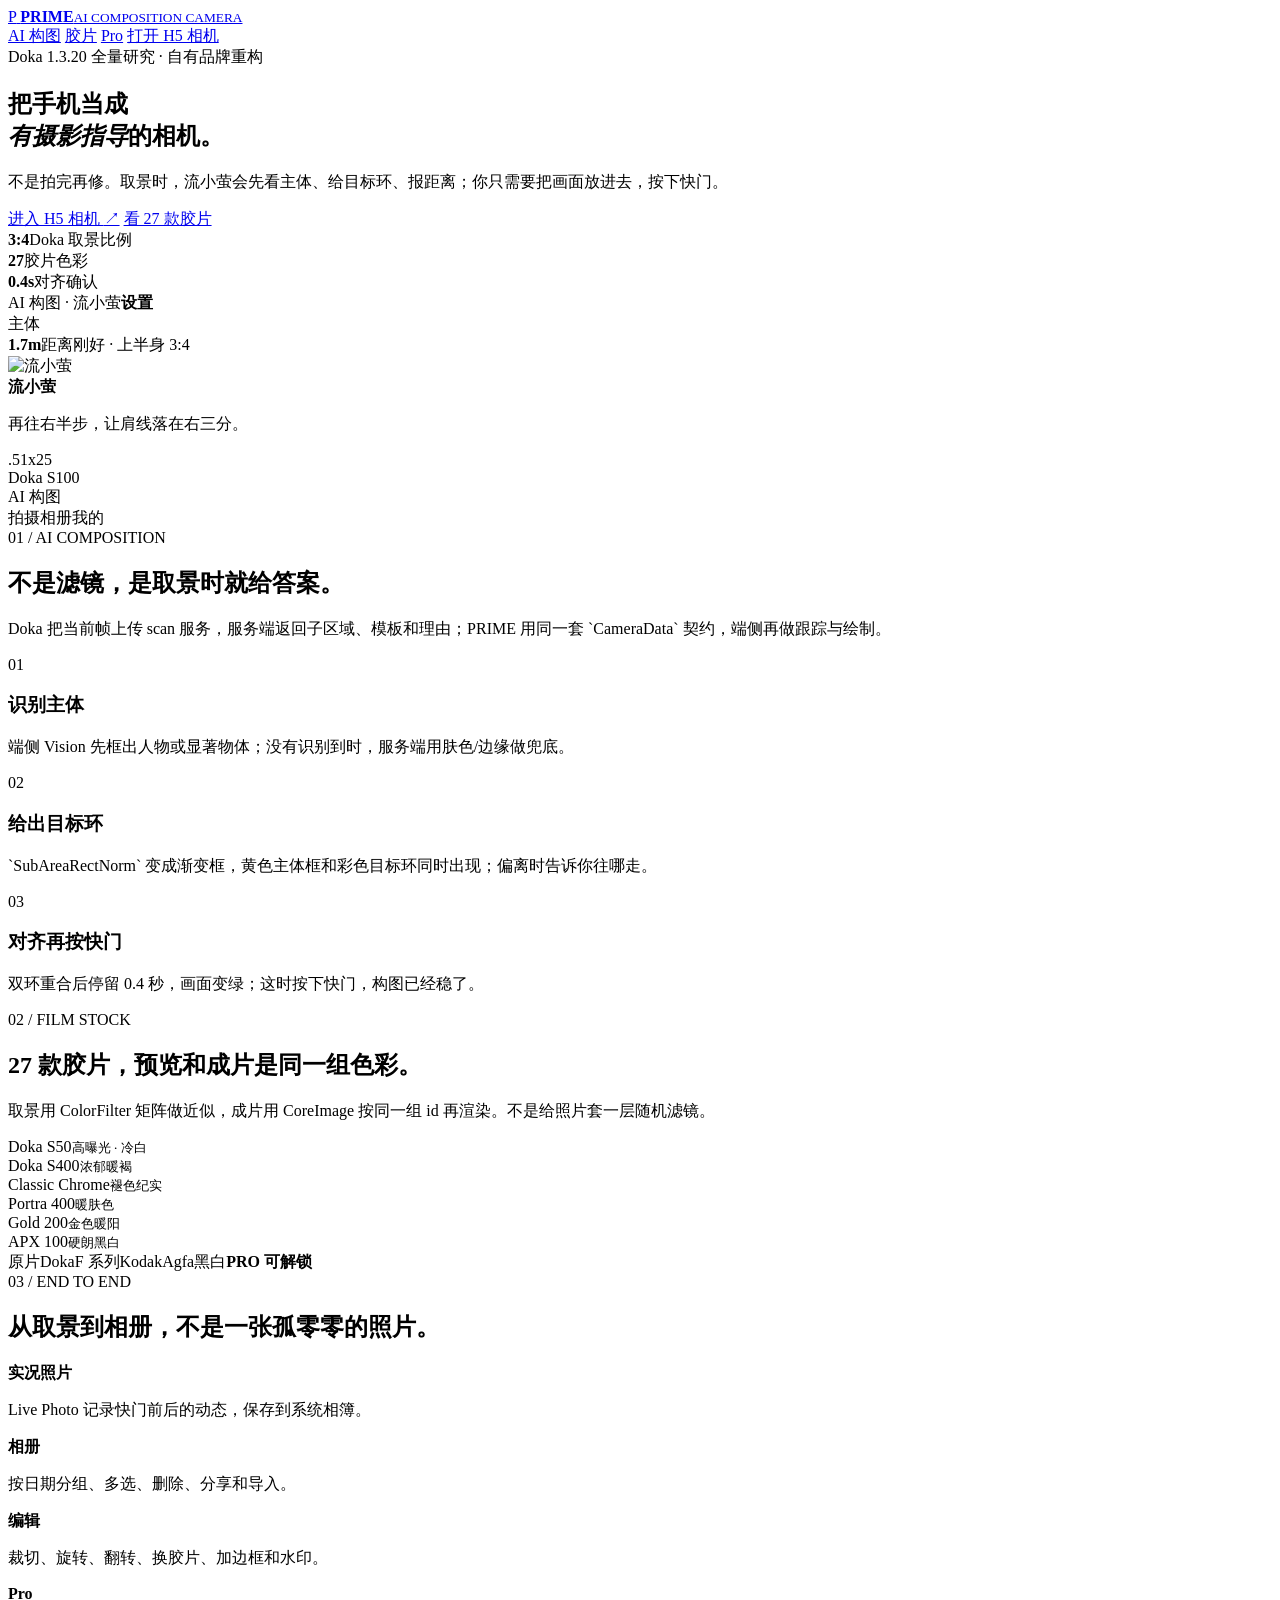
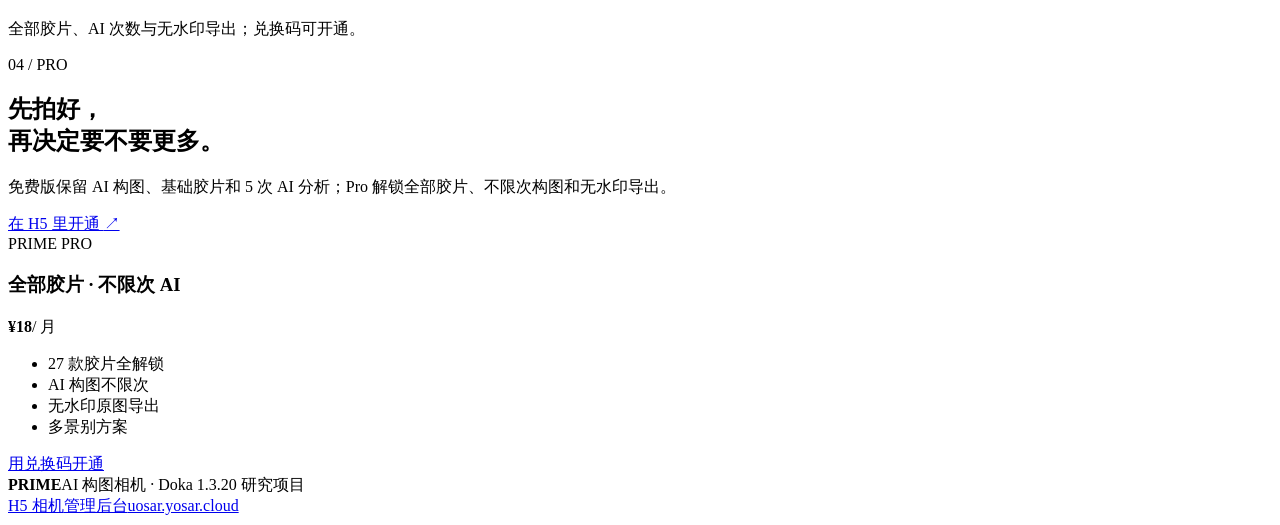
==== backend/web/index.html @ 125f6d36 "feat: v0.4.5 统一 uosar.yosar.cloud、管理台与 H5 相机" ====
<!doctype html>
<html lang="zh-CN">
<head>
<meta charset="utf-8">
<meta name="viewport" content="width=device-width,initial-scale=1,viewport-fit=cover">
<title>PRIME · 把手机当成一台有摄影指导的相机</title>
<meta name="description" content="PRIME 是 Doka 式 AI 构图相机：实时识别主体、给出目标环与距离，拍完直接出胶片。">
<link rel="canonical" href="https://uosar.yosar.cloud/">
<meta property="og:title" content="PRIME · AI 构图相机">
<meta property="og:description" content="先看主体，再给动作。流小萤在取景器里教你拍。">
<meta property="og:image" content="https://uosar.yosar.cloud/assets/scene.jpg">
<link rel="icon" href="/assets/icon.png">
<link rel="stylesheet" href="/assets/landing.css">
</head>
<body>
<div class="grain"></div>
<header class="nav">
  <a class="brand" href="/">
    <span class="brand-mark">P</span>
    <span><b>PRIME</b><small>AI COMPOSITION CAMERA</small></span>
  </a>
  <nav class="nav-links">
    <a href="#ai">AI 构图</a>
    <a href="#film">胶片</a>
    <a href="#pro">Pro</a>
    <a class="nav-cta" href="/h5/">打开 H5 相机</a>
  </nav>
</header>

<main>
<section class="hero">
  <div class="hero-copy">
    <div class="eyebrow"><span class="dot"></span> Doka 1.3.20 全量研究 · 自有品牌重构</div>
    <h1>把手机当成<br><em>有摄影指导</em>的相机。</h1>
    <p class="lede">不是拍完再修。取景时，流小萤会先看主体、给目标环、报距离；你只需要把画面放进去，按下快门。</p>
    <div class="hero-actions">
      <a class="btn primary" href="/h5/">进入 H5 相机 <span>↗</span></a>
      <a class="btn ghost" href="#film">看 27 款胶片</a>
    </div>
    <div class="hero-stats">
      <div><strong>3:4</strong><span>Doka 取景比例</span></div>
      <div><strong>27</strong><span>胶片色彩</span></div>
      <div><strong>0.4s</strong><span>对齐确认</span></div>
    </div>
  </div>

  <div class="hero-phone" aria-label="PRIME 相机界面预览">
    <div class="phone-shell">
      <div class="phone-top"><span>AI 构图 · 流小萤</span><i></i><b>设置</b></div>
      <div class="phone-preview" style="background-image:url('/assets/scene.jpg')">
        <div class="grid"><i></i><i></i><i></i><i></i></div>
        <div class="subject-box"><span>主体</span></div>
        <div class="target-ring"><b></b></div>
        <div class="distance-card"><strong>1.7m</strong><span>距离刚好 · 上半身 3:4</span></div>
        <div class="hint-card"><img src="/assets/liuxiaoying.png" alt="流小萤"><div><b>流小萤</b><p>再往右半步，让肩线落在右三分。</p></div></div>
        <div class="zoom"><span>.5</span><span class="on">1x</span><span>2</span><span>5</span></div>
      </div>
      <div class="phone-bottom">
        <div class="film-chip"><span class="swatch"></span>Doka S100</div>
        <div class="shutter"><i></i></div>
        <div class="ai-chip">AI 构图</div>
      </div>
      <div class="phone-tabs"><span class="on">拍摄</span><span>相册</span><span>我的</span></div>
    </div>
  </div>
</section>

<section id="ai" class="section">
  <div class="section-head">
    <div><span class="kicker">01 / AI COMPOSITION</span><h2>不是滤镜，是取景时就给答案。</h2></div>
    <p>Doka 把当前帧上传 scan 服务，服务端返回子区域、模板和理由；PRIME 用同一套 `CameraData` 契约，端侧再做跟踪与绘制。</p>
  </div>
  <div class="steps">
    <article><span>01</span><h3>识别主体</h3><p>端侧 Vision 先框出人物或显著物体；没有识别到时，服务端用肤色/边缘做兜底。</p><div class="mini-ui"><div class="mini-box"></div></div></article>
    <article><span>02</span><h3>给出目标环</h3><p>`SubAreaRectNorm` 变成渐变框，黄色主体框和彩色目标环同时出现；偏离时告诉你往哪走。</p><div class="mini-ui"><div class="mini-ring"></div></div></article>
    <article><span>03</span><h3>对齐再按快门</h3><p>双环重合后停留 0.4 秒，画面变绿；这时按下快门，构图已经稳了。</p><div class="mini-ui"><div class="mini-green"></div></div></article>
  </div>
</section>

<section id="film" class="section film">
  <div class="section-head">
    <div><span class="kicker">02 / FILM STOCK</span><h2>27 款胶片，预览和成片是同一组色彩。</h2></div>
    <p>取景用 ColorFilter 矩阵做近似，成片用 CoreImage 按同一组 id 再渲染。不是给照片套一层随机滤镜。</p>
  </div>
  <div class="film-grid">
    <div class="film-card f1"><span>Doka S50</span><small>高曝光 · 冷白</small></div>
    <div class="film-card f2"><span>Doka S400</span><small>浓郁暖褐</small></div>
    <div class="film-card f3"><span>Classic Chrome</span><small>褪色纪实</small></div>
    <div class="film-card f4"><span>Portra 400</span><small>暖肤色</small></div>
    <div class="film-card f5"><span>Gold 200</span><small>金色暖阳</small></div>
    <div class="film-card f6"><span>APX 100</span><small>硬朗黑白</small></div>
  </div>
  <div class="film-note"><span>原片</span><span>Doka</span><span>F 系列</span><span>Kodak</span><span>Agfa</span><span>黑白</span><b>PRO 可解锁</b></div>
</section>

<section class="section features">
  <div class="section-head">
    <div><span class="kicker">03 / END TO END</span><h2>从取景到相册，不是一张孤零零的照片。</h2></div>
  </div>
  <div class="feature-grid">
    <article><b>实况照片</b><p>Live Photo 记录快门前后的动态，保存到系统相簿。</p></article>
    <article><b>相册</b><p>按日期分组、多选、删除、分享和导入。</p></article>
    <article><b>编辑</b><p>裁切、旋转、翻转、换胶片、加边框和水印。</p></article>
    <article><b>Pro</b><p>全部胶片、AI 次数与无水印导出；兑换码可开通。</p></article>
  </div>
</section>

<section id="pro" class="section pro">
  <div class="pro-copy">
    <span class="kicker">04 / PRO</span>
    <h2>先拍好，<br>再决定要不要更多。</h2>
    <p>免费版保留 AI 构图、基础胶片和 5 次 AI 分析；Pro 解锁全部胶片、不限次构图和无水印导出。</p>
    <a class="btn primary" href="/h5/#mine">在 H5 里开通 <span>↗</span></a>
  </div>
  <div class="pro-card">
    <span class="pro-badge">PRIME PRO</span>
    <h3>全部胶片 · 不限次 AI</h3>
    <div class="price"><strong>¥18</strong><span>/ 月</span></div>
    <ul><li>27 款胶片全解锁</li><li>AI 构图不限次</li><li>无水印原图导出</li><li>多景别方案</li></ul>
    <a href="/h5/#mine">用兑换码开通</a>
  </div>
</section>
</main>

<footer>
  <div><b>PRIME</b><span>AI 构图相机 · Doka 1.3.20 研究项目</span></div>
  <div><a href="/h5/">H5 相机</a><a href="/admin/">管理后台</a><a href="https://uosar.yosar.cloud">uosar.yosar.cloud</a></div>
</footer>
<script>
document.querySelectorAll('a[href^="#"]').forEach(a=>a.addEventListener('click',e=>{const t=document.querySelector(a.getAttribute('href'));if(t){e.preventDefault();t.scrollIntoView({behavior:'smooth'})}}));
</script>
</body>
</html>
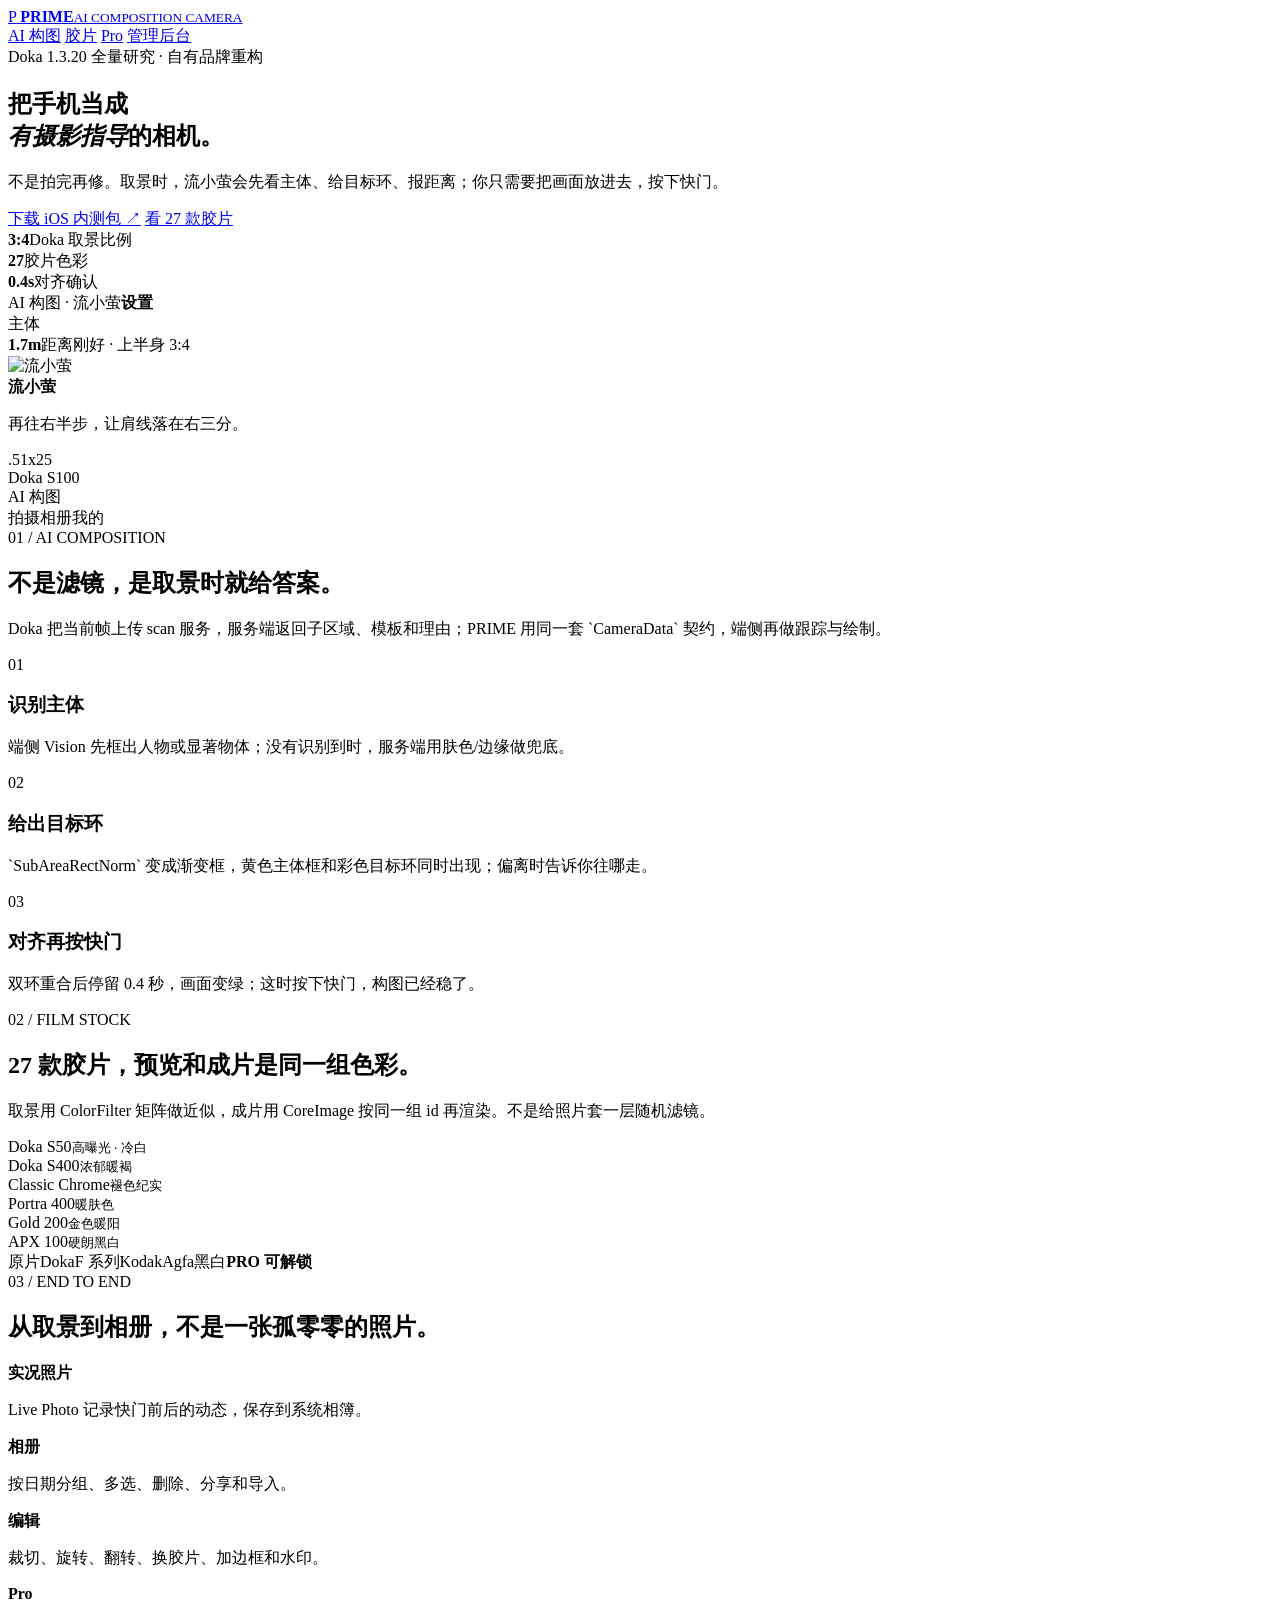
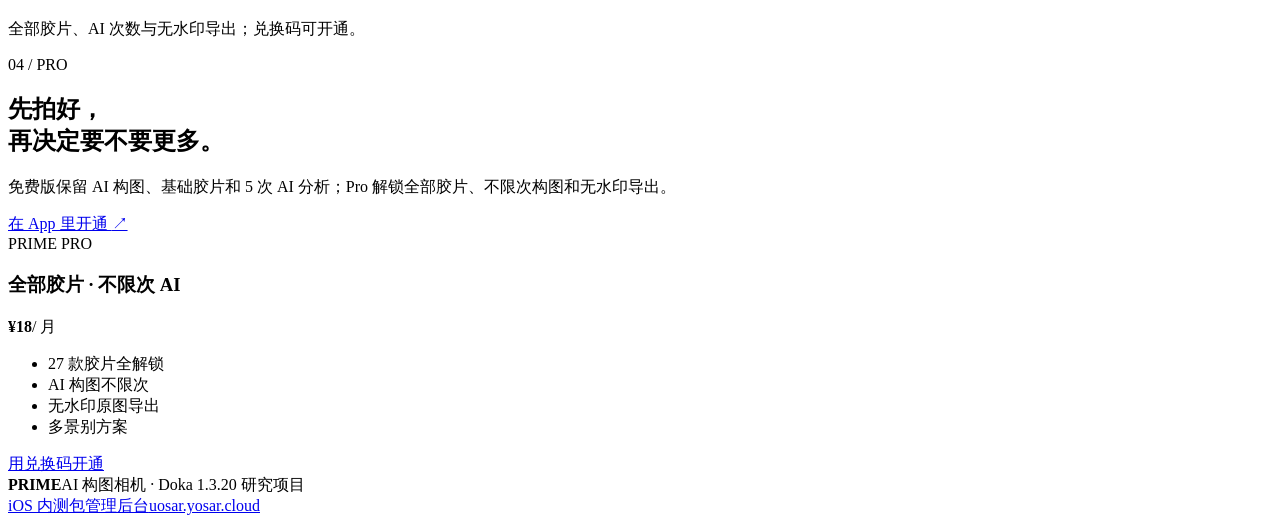
==== commit 2de65828: "feat(app): v0.5.0 原生动作识别、AI 自动变焦与真实账号/Pro" ====
--- a/backend/web/index.html
+++ b/backend/web/index.html
@@ -23,7 +23,7 @@
     <a href="#ai">AI 构图</a>
     <a href="#film">胶片</a>
     <a href="#pro">Pro</a>
-    <a class="nav-cta" href="/h5/">打开 H5 相机</a>
+    <a class="nav-cta" href="/admin/">管理后台</a>
   </nav>
 </header>
 
@@ -34,7 +34,7 @@
     <h1>把手机当成<br><em>有摄影指导</em>的相机。</h1>
     <p class="lede">不是拍完再修。取景时，流小萤会先看主体、给目标环、报距离；你只需要把画面放进去，按下快门。</p>
     <div class="hero-actions">
-      <a class="btn primary" href="/h5/">进入 H5 相机 <span>↗</span></a>
+      <a class="btn primary" href="/download/PrimeCamera-0.5.0-unsigned.ipa">下载 iOS 内测包 <span>↗</span></a>
       <a class="btn ghost" href="#film">看 27 款胶片</a>
     </div>
     <div class="hero-stats">
@@ -110,21 +110,21 @@
     <span class="kicker">04 / PRO</span>
     <h2>先拍好，<br>再决定要不要更多。</h2>
     <p>免费版保留 AI 构图、基础胶片和 5 次 AI 分析；Pro 解锁全部胶片、不限次构图和无水印导出。</p>
-    <a class="btn primary" href="/h5/#mine">在 H5 里开通 <span>↗</span></a>
+    <a class="btn primary" href="/download/PrimeCamera-0.5.0-unsigned.ipa">在 App 里开通 <span>↗</span></a>
   </div>
   <div class="pro-card">
     <span class="pro-badge">PRIME PRO</span>
     <h3>全部胶片 · 不限次 AI</h3>
     <div class="price"><strong>¥18</strong><span>/ 月</span></div>
     <ul><li>27 款胶片全解锁</li><li>AI 构图不限次</li><li>无水印原图导出</li><li>多景别方案</li></ul>
-    <a href="/h5/#mine">用兑换码开通</a>
+    <a href="/download/PrimeCamera-0.5.0-unsigned.ipa">用兑换码开通</a>
   </div>
 </section>
 </main>
 
 <footer>
   <div><b>PRIME</b><span>AI 构图相机 · Doka 1.3.20 研究项目</span></div>
-  <div><a href="/h5/">H5 相机</a><a href="/admin/">管理后台</a><a href="https://uosar.yosar.cloud">uosar.yosar.cloud</a></div>
+  <div><a href="/download/PrimeCamera-0.5.0-unsigned.ipa">iOS 内测包</a><a href="/admin/">管理后台</a><a href="https://uosar.yosar.cloud">uosar.yosar.cloud</a></div>
 </footer>
 <script>
 document.querySelectorAll('a[href^="#"]').forEach(a=>a.addEventListener('click',e=>{const t=document.querySelector(a.getAttribute('href'));if(t){e.preventDefault();t.scrollIntoView({behavior:'smooth'})}}));
